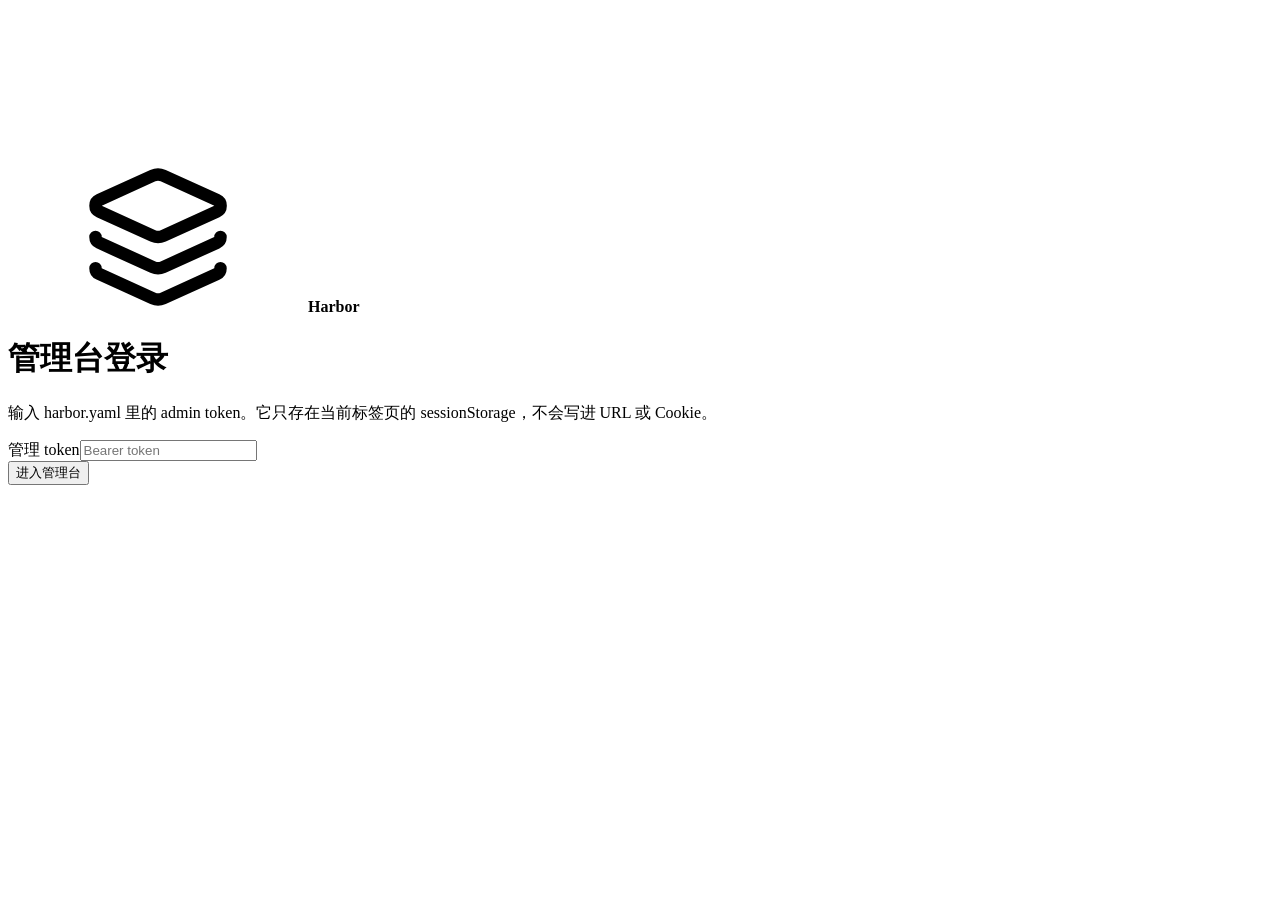
==== internal/server/ui/admin.html @ 2b3b9dcc "Harbor：排队式 OpenAI 兼容 AI 网关 上游忙时让请求留在队列等泊位而不是立刻 429；三档额度、FIFO 排队、failover、SSE 心跳保活、管理台与请求审计。" ====
<!DOCTYPE html>
<html lang="zh-CN">
<head>
<meta charset="utf-8">
<meta name="viewport" content="width=device-width, initial-scale=1">
<title>Harbor · 管理台</title>
<link rel="stylesheet" href="/admin.css">
</head>
<body>
<svg class="sprite" xmlns="http://www.w3.org/2000/svg" aria-hidden="true" focusable="false">
  <!-- Generated from lucide-static@1.43.0; see tools/generate-admin-icons.py. -->
  <!--
ISC License

Copyright (c) 2026 Lucide Icons and Contributors

Permission to use, copy, modify, and/or distribute this software for any
purpose with or without fee is hereby granted, provided that the above
copyright notice and this permission notice appear in all copies.

THE SOFTWARE IS PROVIDED "AS IS" AND THE AUTHOR DISCLAIMS ALL WARRANTIES
WITH REGARD TO THIS SOFTWARE INCLUDING ALL IMPLIED WARRANTIES OF
MERCHANTABILITY AND FITNESS. IN NO EVENT SHALL THE AUTHOR BE LIABLE FOR
ANY SPECIAL, DIRECT, INDIRECT, OR CONSEQUENTIAL DAMAGES OR ANY DAMAGES
WHATSOEVER RESULTING FROM LOSS OF USE, DATA OR PROFITS, WHETHER IN AN
ACTION OF CONTRACT, NEGLIGENCE OR OTHER TORTIOUS ACTION, ARISING OUT OF
OR IN CONNECTION WITH THE USE OR PERFORMANCE OF THIS SOFTWARE.


The following Lucide icons are derived from the Feather project:

airplay, alert-circle, alert-octagon, alert-triangle, aperture, arrow-down-circle, arrow-down-left, arrow-down-right, arrow-down, arrow-left-circle, arrow-left, arrow-right-circle, arrow-right, arrow-up-circle, arrow-up-left, arrow-up-right, arrow-up, at-sign, calendar, cast, check, chevron-down, chevron-left, chevron-right, chevron-up, chevrons-down, chevrons-left, chevrons-right, chevrons-up, circle, clipboard, clock, code, columns, command, compass, corner-down-left, corner-down-right, corner-left-down, corner-left-up, corner-right-down, corner-right-up, corner-up-left, corner-up-right, crosshair, database, divide-circle, divide-square, dollar-sign, download, external-link, feather, frown, hash, headphones, help-circle, info, italic, key, layout, life-buoy, link-2, link, loader, lock, log-in, log-out, maximize, meh, minimize, minimize-2, minus-circle, minus-square, minus, monitor, moon, more-horizontal, more-vertical, move, music, navigation-2, navigation, octagon, pause-circle, percent, plus-circle, plus-square, plus, power, radio, rss, search, server, share, shopping-bag, sidebar, smartphone, smile, square, table-2, tablet, target, terminal, trash-2, trash, triangle, tv, type, upload, x-circle, x-octagon, x-square, x, zoom-in, zoom-out

The MIT License (MIT) (for the icons listed above)

Copyright (c) 2013-present Cole Bemis

Permission is hereby granted, free of charge, to any person obtaining a copy
of this software and associated documentation files (the "Software"), to deal
in the Software without restriction, including without limitation the rights
to use, copy, modify, merge, publish, distribute, sublicense, and/or sell
copies of the Software, and to permit persons to whom the Software is
furnished to do so, subject to the following conditions:

The above copyright notice and this permission notice shall be included in all
copies or substantial portions of the Software.

THE SOFTWARE IS PROVIDED "AS IS", WITHOUT WARRANTY OF ANY KIND, EXPRESS OR
IMPLIED, INCLUDING BUT NOT LIMITED TO THE WARRANTIES OF MERCHANTABILITY,
FITNESS FOR A PARTICULAR PURPOSE AND NONINFRINGEMENT. IN NO EVENT SHALL THE
AUTHORS OR COPYRIGHT HOLDERS BE LIABLE FOR ANY CLAIM, DAMAGES OR OTHER
LIABILITY, WHETHER IN AN ACTION OF CONTRACT, TORT OR OTHERWISE, ARISING FROM,
OUT OF OR IN CONNECTION WITH THE SOFTWARE OR THE USE OR OTHER DEALINGS IN THE
SOFTWARE.
  -->
  <symbol id="i-logo" viewBox="0 0 24 24" fill="none" stroke="currentColor" stroke-width="2" stroke-linecap="round" stroke-linejoin="round"><path d="M12.83 2.18a2 2 0 0 0-1.66 0L2.6 6.08a1 1 0 0 0 0 1.83l8.58 3.91a2 2 0 0 0 1.66 0l8.58-3.9a1 1 0 0 0 0-1.83z" /><path d="M2 12a1 1 0 0 0 .58.91l8.6 3.91a2 2 0 0 0 1.65 0l8.58-3.9A1 1 0 0 0 22 12" /><path d="M2 17a1 1 0 0 0 .58.91l8.6 3.91a2 2 0 0 0 1.65 0l8.58-3.9A1 1 0 0 0 22 17" /></symbol>
  <symbol id="i-gauge" viewBox="0 0 24 24" fill="none" stroke="currentColor" stroke-width="2" stroke-linecap="round" stroke-linejoin="round"><path d="m12 14 4-4" /><path d="M3.34 19a10 10 0 1 1 17.32 0" /></symbol>
  <symbol id="i-queue" viewBox="0 0 24 24" fill="none" stroke="currentColor" stroke-width="2" stroke-linecap="round" stroke-linejoin="round"><path d="M11 5h10" /><path d="M11 12h10" /><path d="M11 19h10" /><path d="M4 4h1v5" /><path d="M4 9h2" /><path d="M6.5 20H3.4c0-1 2.6-1.925 2.6-3.5a1.5 1.5 0 0 0-2.6-1.02" /></symbol>
  <symbol id="i-file" viewBox="0 0 24 24" fill="none" stroke="currentColor" stroke-width="2" stroke-linecap="round" stroke-linejoin="round"><path d="M6 22a2 2 0 0 1-2-2V4a2 2 0 0 1 2-2h8a2.4 2.4 0 0 1 1.704.706l3.588 3.588A2.4 2.4 0 0 1 20 8v12a2 2 0 0 1-2 2z" /><path d="M14 2v5a1 1 0 0 0 1 1h5" /><path d="M10 9H8" /><path d="M16 13H8" /><path d="M16 17H8" /></symbol>
  <symbol id="i-key" viewBox="0 0 24 24" fill="none" stroke="currentColor" stroke-width="2" stroke-linecap="round" stroke-linejoin="round"><path d="M2.586 17.414A2 2 0 0 0 2 18.828V21a1 1 0 0 0 1 1h3a1 1 0 0 0 1-1v-1a1 1 0 0 1 1-1h1a1 1 0 0 0 1-1v-1a1 1 0 0 1 1-1h.172a2 2 0 0 0 1.414-.586l.814-.814a6.5 6.5 0 1 0-4-4z" /><circle cx="16.5" cy="7.5" r=".5" fill="currentColor" /></symbol>
  <symbol id="i-server" viewBox="0 0 24 24" fill="none" stroke="currentColor" stroke-width="2" stroke-linecap="round" stroke-linejoin="round"><rect width="20" height="8" x="2" y="2" rx="2" ry="2" /><rect width="20" height="8" x="2" y="14" rx="2" ry="2" /><line x1="6" x2="6.01" y1="6" y2="6" /><line x1="6" x2="6.01" y1="18" y2="18" /></symbol>
  <symbol id="i-plus" viewBox="0 0 24 24" fill="none" stroke="currentColor" stroke-width="2" stroke-linecap="round" stroke-linejoin="round"><path d="M5 12h14" /><path d="M12 5v14" /></symbol>
  <symbol id="i-pencil" viewBox="0 0 24 24" fill="none" stroke="currentColor" stroke-width="2" stroke-linecap="round" stroke-linejoin="round"><path d="M21.174 6.812a1 1 0 0 0-3.986-3.987L3.842 16.174a2 2 0 0 0-.5.83l-1.321 4.352a.5.5 0 0 0 .623.622l4.353-1.32a2 2 0 0 0 .83-.497z" /><path d="m15 5 4 4" /></symbol>
  <symbol id="i-trash" viewBox="0 0 24 24" fill="none" stroke="currentColor" stroke-width="2" stroke-linecap="round" stroke-linejoin="round"><path d="M10 11v6" /><path d="M14 11v6" /><path d="M19 6v14a2 2 0 0 1-2 2H7a2 2 0 0 1-2-2V6" /><path d="M3 6h18" /><path d="M8 6V4a2 2 0 0 1 2-2h4a2 2 0 0 1 2 2v2" /></symbol>
  <symbol id="i-ban" viewBox="0 0 24 24" fill="none" stroke="currentColor" stroke-width="2" stroke-linecap="round" stroke-linejoin="round"><circle cx="12" cy="12" r="10" /><path d="M4.929 4.929 19.07 19.071" /></symbol>
  <symbol id="i-check" viewBox="0 0 24 24" fill="none" stroke="currentColor" stroke-width="2" stroke-linecap="round" stroke-linejoin="round"><path d="M20 6 9 17l-5-5" /></symbol>
  <symbol id="i-x" viewBox="0 0 24 24" fill="none" stroke="currentColor" stroke-width="2" stroke-linecap="round" stroke-linejoin="round"><path d="M18 6 6 18" /><path d="m6 6 12 12" /></symbol>
  <symbol id="i-home" viewBox="0 0 24 24" fill="none" stroke="currentColor" stroke-width="2" stroke-linecap="round" stroke-linejoin="round"><path d="M15 21v-8a1 1 0 0 0-1-1h-4a1 1 0 0 0-1 1v8" /><path d="M3 10a2 2 0 0 1 .709-1.528l7-6a2 2 0 0 1 2.582 0l7 6A2 2 0 0 1 21 10v9a2 2 0 0 1-2 2H5a2 2 0 0 1-2-2z" /></symbol>
  <symbol id="i-out" viewBox="0 0 24 24" fill="none" stroke="currentColor" stroke-width="2" stroke-linecap="round" stroke-linejoin="round"><path d="m16 17 5-5-5-5" /><path d="M21 12H9" /><path d="M9 21H5a2 2 0 0 1-2-2V5a2 2 0 0 1 2-2h4" /></symbol>
  <symbol id="i-refresh" viewBox="0 0 24 24" fill="none" stroke="currentColor" stroke-width="2" stroke-linecap="round" stroke-linejoin="round"><path d="M3 12a9 9 0 0 1 9-9 9.75 9.75 0 0 1 6.74 2.74L21 8" /><path d="M21 3v5h-5" /><path d="M21 12a9 9 0 0 1-9 9 9.75 9.75 0 0 1-6.74-2.74L3 16" /><path d="M8 16H3v5" /></symbol>
  <symbol id="i-zap" viewBox="0 0 24 24" fill="none" stroke="currentColor" stroke-width="2" stroke-linecap="round" stroke-linejoin="round"><path d="M15.914 4a1.5 1.5 0 00-2.474-1.561l-9 9A1.5 1.5 0 005.5 14h4.002a.5.5 0 01.471.666L8.086 20a1.5 1.5 0 002.475 1.56l9-9A1.5 1.5 0 0018.5 10h-3.997a.5.5 0 01-.472-.667z" /></symbol>
  <symbol id="i-search" viewBox="0 0 24 24" fill="none" stroke="currentColor" stroke-width="2" stroke-linecap="round" stroke-linejoin="round"><path d="m21 21-4.34-4.34" /><circle cx="11" cy="11" r="8" /></symbol>
  <symbol id="i-branch" viewBox="0 0 24 24" fill="none" stroke="currentColor" stroke-width="2" stroke-linecap="round" stroke-linejoin="round"><path d="M15 6a9 9 0 0 0-9 9V3" /><circle cx="18" cy="6" r="3" /><circle cx="6" cy="18" r="3" /></symbol>
  <symbol id="i-menu" viewBox="0 0 24 24" fill="none" stroke="currentColor" stroke-width="2" stroke-linecap="round" stroke-linejoin="round"><path d="M4 5h16" /><path d="M4 12h16" /><path d="M4 19h16" /></symbol>
  <symbol id="i-arrow-left" viewBox="0 0 24 24" fill="none" stroke="currentColor" stroke-width="2" stroke-linecap="round" stroke-linejoin="round"><path d="m12 19-7-7 7-7" /><path d="M19 12H5" /></symbol>
  <symbol id="i-arrow-right" viewBox="0 0 24 24" fill="none" stroke="currentColor" stroke-width="2" stroke-linecap="round" stroke-linejoin="round"><path d="M5 12h14" /><path d="m12 5 7 7-7 7" /></symbol>
  <symbol id="i-arrow-up-right" viewBox="0 0 24 24" fill="none" stroke="currentColor" stroke-width="2" stroke-linecap="round" stroke-linejoin="round"><path d="M7 7h10v10" /><path d="M7 17 17 7" /></symbol>
  <symbol id="i-activity" viewBox="0 0 24 24" fill="none" stroke="currentColor" stroke-width="2" stroke-linecap="round" stroke-linejoin="round"><path d="M22 12h-2.48a2 2 0 0 0-1.93 1.46l-2.35 8.36a.25.25 0 0 1-.48 0L9.24 2.18a.25.25 0 0 0-.48 0l-2.35 8.36A2 2 0 0 1 4.49 12H2" /></symbol>
  <symbol id="i-circle-check" viewBox="0 0 24 24" fill="none" stroke="currentColor" stroke-width="2" stroke-linecap="round" stroke-linejoin="round"><circle cx="12" cy="12" r="10" /><path d="m16 9-5.5 5.5L8 12" /></symbol>
  <symbol id="i-alert-triangle" viewBox="0 0 24 24" fill="none" stroke="currentColor" stroke-width="2" stroke-linecap="round" stroke-linejoin="round"><path d="m21.73 18-8-14a2 2 0 0 0-3.48 0l-8 14A2 2 0 0 0 4 21h16a2 2 0 0 0 1.73-3" /><path d="M12 9v4" /><path d="M12 17h.01" /></symbol>
  <symbol id="i-layers-3" viewBox="0 0 24 24" fill="none" stroke="currentColor" stroke-width="2" stroke-linecap="round" stroke-linejoin="round"><path d="M12.83 2.18a2 2 0 0 0-1.66 0L2.6 6.08a1 1 0 0 0 0 1.83l8.58 3.91a2 2 0 0 0 1.66 0l8.58-3.9a1 1 0 0 0 0-1.83z" /><path d="M2 12a1 1 0 0 0 .58.91l8.6 3.91a2 2 0 0 0 1.65 0l8.58-3.9A1 1 0 0 0 22 12" /><path d="M2 17a1 1 0 0 0 .58.91l8.6 3.91a2 2 0 0 0 1.65 0l8.58-3.9A1 1 0 0 0 22 17" /></symbol>
  <symbol id="i-timer" viewBox="0 0 24 24" fill="none" stroke="currentColor" stroke-width="2" stroke-linecap="round" stroke-linejoin="round"><line x1="10" x2="14" y1="2" y2="2" /><line x1="12" x2="15" y1="14" y2="11" /><circle cx="12" cy="14" r="8" /></symbol>
  <symbol id="i-check-circle-2" viewBox="0 0 24 24" fill="none" stroke="currentColor" stroke-width="2" stroke-linecap="round" stroke-linejoin="round"><path d="M21.801 10A10 10 0 1 1 17 3.335" /><path d="m9 11 3 3L22 4" /></symbol>
  <symbol id="i-alert-circle" viewBox="0 0 24 24" fill="none" stroke="currentColor" stroke-width="2" stroke-linecap="round" stroke-linejoin="round"><circle cx="12" cy="12" r="10" /><line x1="12" x2="12" y1="8" y2="12" /><line x1="12" x2="12.01" y1="16" y2="16" /></symbol>
  <symbol id="i-arrow-down-to-line" viewBox="0 0 24 24" fill="none" stroke="currentColor" stroke-width="2" stroke-linecap="round" stroke-linejoin="round"><path d="M12 17V3" /><path d="m6 11 6 6 6-6" /><path d="M19 21H5" /></symbol>
  <symbol id="i-arrow-up-from-line" viewBox="0 0 24 24" fill="none" stroke="currentColor" stroke-width="2" stroke-linecap="round" stroke-linejoin="round"><path d="m18 9-6-6-6 6" /><path d="M12 3v14" /><path d="M5 21h14" /></symbol>
  <symbol id="i-database" viewBox="0 0 24 24" fill="none" stroke="currentColor" stroke-width="2" stroke-linecap="round" stroke-linejoin="round"><ellipse cx="12" cy="5" rx="9" ry="3" /><path d="M3 5V19A9 3 0 0 0 21 19V5" /><path d="M3 12A9 3 0 0 0 21 12" /></symbol>
  <symbol id="i-shield-check" viewBox="0 0 24 24" fill="none" stroke="currentColor" stroke-width="2" stroke-linecap="round" stroke-linejoin="round"><path d="M20 13c0 5-3.5 7.5-7.66 8.95a1 1 0 0 1-.67-.01C7.5 20.5 4 18 4 13V6a1 1 0 0 1 1-1c2 0 4.5-1.2 6.24-2.72a1.17 1.17 0 0 1 1.52 0C14.51 3.81 17 5 19 5a1 1 0 0 1 1 1z" /><path d="m9 12 2 2 4-4" /></symbol>
  <symbol id="i-refresh-cw" viewBox="0 0 24 24" fill="none" stroke="currentColor" stroke-width="2" stroke-linecap="round" stroke-linejoin="round"><path d="M3 12a9 9 0 0 1 9-9 9.75 9.75 0 0 1 6.74 2.74L21 8" /><path d="M21 3v5h-5" /><path d="M21 12a9 9 0 0 1-9 9 9.75 9.75 0 0 1-6.74-2.74L3 16" /><path d="M8 16H3v5" /></symbol>
  <symbol id="i-list-ordered" viewBox="0 0 24 24" fill="none" stroke="currentColor" stroke-width="2" stroke-linecap="round" stroke-linejoin="round"><path d="M11 5h10" /><path d="M11 12h10" /><path d="M11 19h10" /><path d="M4 4h1v5" /><path d="M4 9h2" /><path d="M6.5 20H3.4c0-1 2.6-1.925 2.6-3.5a1.5 1.5 0 0 0-2.6-1.02" /></symbol>
  <symbol id="i-cpu" viewBox="0 0 24 24" fill="none" stroke="currentColor" stroke-width="2" stroke-linecap="round" stroke-linejoin="round"><path d="M12 20v2" /><path d="M12 2v2" /><path d="M17 20v2" /><path d="M17 2v2" /><path d="M2 12h2" /><path d="M2 17h2" /><path d="M2 7h2" /><path d="M20 12h2" /><path d="M20 17h2" /><path d="M20 7h2" /><path d="M7 20v2" /><path d="M7 2v2" /><rect x="4" y="4" width="16" height="16" rx="2" /><rect x="8" y="8" width="8" height="8" rx="1" /></symbol>
  <symbol id="i-inbox" viewBox="0 0 24 24" fill="none" stroke="currentColor" stroke-width="2" stroke-linecap="round" stroke-linejoin="round"><polyline points="22 12 16 12 14 15 10 15 8 12 2 12" /><path d="M5.45 5.11 2 12v6a2 2 0 0 0 2 2h16a2 2 0 0 0 2-2v-6l-3.45-6.89A2 2 0 0 0 16.76 4H7.24a2 2 0 0 0-1.79 1.11z" /></symbol>
  <symbol id="i-key-round" viewBox="0 0 24 24" fill="none" stroke="currentColor" stroke-width="2" stroke-linecap="round" stroke-linejoin="round"><path d="M2.586 17.414A2 2 0 0 0 2 18.828V21a1 1 0 0 0 1 1h3a1 1 0 0 0 1-1v-1a1 1 0 0 1 1-1h1a1 1 0 0 0 1-1v-1a1 1 0 0 1 1-1h.172a2 2 0 0 0 1.414-.586l.814-.814a6.5 6.5 0 1 0-4-4z" /><circle cx="16.5" cy="7.5" r=".5" fill="currentColor" /></symbol>
  <symbol id="i-key-square" viewBox="0 0 24 24" fill="none" stroke="currentColor" stroke-width="2" stroke-linecap="round" stroke-linejoin="round"><path d="M12.4 2.7a2.5 2.5 0 0 1 3.4 0l5.5 5.5a2.5 2.5 0 0 1 0 3.4l-3.7 3.7a2.5 2.5 0 0 1-3.4 0L8.7 9.8a2.5 2.5 0 0 1 0-3.4z" /><path d="m14 7 3 3" /><path d="m9.4 10.6-6.814 6.814A2 2 0 0 0 2 18.828V21a1 1 0 0 0 1 1h3a1 1 0 0 0 1-1v-1a1 1 0 0 1 1-1h1a1 1 0 0 0 1-1v-1a1 1 0 0 1 1-1h.172a2 2 0 0 0 1.414-.586l.814-.814" /></symbol>
  <symbol id="i-lock-keyhole" viewBox="0 0 24 24" fill="none" stroke="currentColor" stroke-width="2" stroke-linecap="round" stroke-linejoin="round"><circle cx="12" cy="16" r="1" /><rect x="3" y="10" width="18" height="12" rx="2" /><path d="M7 10V7a5 5 0 0 1 10 0v3" /></symbol>
  <symbol id="i-fingerprint" viewBox="0 0 24 24" fill="none" stroke="currentColor" stroke-width="2" stroke-linecap="round" stroke-linejoin="round"><path d="M12 10a2 2 0 0 0-2 2c0 1.02-.1 2.51-.26 4" /><path d="M14 13.12c0 2.38 0 6.38-1 8.88" /><path d="M17.29 21.02c.12-.6.43-2.3.5-3.02" /><path d="M2 12a10 10 0 0 1 18-6" /><path d="M2 16h.01" /><path d="M21.8 16c.2-2 .131-5.354 0-6" /><path d="M5 19.5C5.5 18 6 15 6 12a6 6 0 0 1 .34-2" /><path d="M8.65 22c.21-.66.45-1.32.57-2" /><path d="M9 6.8a6 6 0 0 1 9 5.2v2" /></symbol>
  <symbol id="i-trash-2" viewBox="0 0 24 24" fill="none" stroke="currentColor" stroke-width="2" stroke-linecap="round" stroke-linejoin="round"><path d="M10 11v6" /><path d="M14 11v6" /><path d="M19 6v14a2 2 0 0 1-2 2H7a2 2 0 0 1-2-2V6" /><path d="M3 6h18" /><path d="M8 6V4a2 2 0 0 1 2-2h4a2 2 0 0 1 2 2v2" /></symbol>
  <symbol id="i-copy" viewBox="0 0 24 24" fill="none" stroke="currentColor" stroke-width="2" stroke-linecap="round" stroke-linejoin="round"><rect width="14" height="14" x="8" y="8" rx="2" ry="2" /><path d="M4 16c-1.1 0-2-.9-2-2V4c0-1.1.9-2 2-2h10c1.1 0 2 .9 2 2" /></symbol>
  <symbol id="i-network" viewBox="0 0 24 24" fill="none" stroke="currentColor" stroke-width="2" stroke-linecap="round" stroke-linejoin="round"><rect x="16" y="16" width="6" height="6" rx="1" /><rect x="2" y="16" width="6" height="6" rx="1" /><rect x="9" y="2" width="6" height="6" rx="1" /><path d="M5 16v-3a1 1 0 0 1 1-1h12a1 1 0 0 1 1 1v3" /><path d="M12 12V8" /></symbol>
  <symbol id="i-route" viewBox="0 0 24 24" fill="none" stroke="currentColor" stroke-width="2" stroke-linecap="round" stroke-linejoin="round"><circle cx="6" cy="19" r="3" /><path d="M9 19h8.5a3.5 3.5 0 0 0 0-7h-11a3.5 3.5 0 0 1 0-7H15" /><circle cx="18" cy="5" r="3" /></symbol>
  <symbol id="i-chevron-down" viewBox="0 0 24 24" fill="none" stroke="currentColor" stroke-width="2" stroke-linecap="round" stroke-linejoin="round"><path d="m6 9 6 6 6-6" /></symbol>
  <symbol id="i-sliders-horizontal" viewBox="0 0 24 24" fill="none" stroke="currentColor" stroke-width="2" stroke-linecap="round" stroke-linejoin="round"><path d="M10 5H3" /><path d="M12 19H3" /><path d="M14 3v4" /><path d="M16 17v4" /><path d="M21 12h-9" /><path d="M21 19h-5" /><path d="M21 5h-7" /><path d="M8 10v4" /><path d="M8 12H3" /></symbol>
  <symbol id="i-arrow-up" viewBox="0 0 24 24" fill="none" stroke="currentColor" stroke-width="2" stroke-linecap="round" stroke-linejoin="round"><path d="m5 12 7-7 7 7" /><path d="M12 19V5" /></symbol>
  <symbol id="i-arrow-down" viewBox="0 0 24 24" fill="none" stroke="currentColor" stroke-width="2" stroke-linecap="round" stroke-linejoin="round"><path d="M12 5v14" /><path d="m19 12-7 7-7-7" /></symbol>
  <symbol id="i-circle-help" viewBox="0 0 24 24" fill="none" stroke="currentColor" stroke-width="2" stroke-linecap="round" stroke-linejoin="round"><circle cx="12" cy="12" r="10" /><path d="M9.09 9a3 3 0 0 1 5.83 1c0 2-3 3-3 3" /><path d="M12 17h.01" /></symbol>
  <symbol id="i-loader-circle" viewBox="0 0 24 24" fill="none" stroke="currentColor" stroke-width="2" stroke-linecap="round" stroke-linejoin="round"><path d="M21 12a9 9 0 1 1-6.219-8.56" /></symbol>
</svg>
<div id="login" class="login">
  <div class="login-card">
    <div class="login-brand"><svg class="ico" aria-hidden="true"><use href="#i-logo"></use></svg><strong>Harbor</strong></div>
    <h1>管理台登录</h1>
    <p>输入 harbor.yaml 里的 admin token。它只存在当前标签页的 sessionStorage，不会写进 URL 或 Cookie。</p>
    <form id="login-form" novalidate>
      <label class="field"><span>管理 token</span><input id="login-token" class="ctl" type="password" autocomplete="current-password" placeholder="Bearer token" required></label>
      <div class="login-err" id="login-err"></div>
      <button class="btn btn-block" id="login-btn" type="submit">进入管理台</button>
    </form>
  </div>
</div>

<div id="app" class="app" hidden>
  <aside class="rail" id="rail">
    <div class="rail-brand"><svg class="ico" aria-hidden="true"><use href="#i-logo"></use></svg><strong>Harbor</strong><i aria-hidden="true"></i></div>
    <div class="rail-label">Workspace</div>
    <nav class="rail-nav" id="nav" aria-label="页面">
      <button type="button" data-tab="overview"><svg class="ico" aria-hidden="true"><use href="#i-gauge"></use></svg>概览</button>
      <button type="button" data-tab="queue"><svg class="ico" aria-hidden="true"><use href="#i-queue"></use></svg>队列</button>
      <button type="button" data-tab="requests"><svg class="ico" aria-hidden="true"><use href="#i-file"></use></svg>请求</button>
      <button type="button" data-tab="keys"><svg class="ico" aria-hidden="true"><use href="#i-key"></use></svg>密钥</button>
      <button type="button" data-tab="providers"><svg class="ico" aria-hidden="true"><use href="#i-server"></use></svg>上游</button>
      <button type="button" data-tab="models"><svg class="ico" aria-hidden="true"><use href="#i-layers-3"></use></svg>模型</button>
      <button type="button" data-tab="settings"><svg class="ico" aria-hidden="true"><use href="#i-sliders-horizontal"></use></svg>设置</button>
    </nav>
    <div class="rail-foot">
      <a href="/"><svg class="ico" aria-hidden="true"><use href="#i-home"></use></svg>首页</a>
      <button type="button" id="logout"><svg class="ico" aria-hidden="true"><use href="#i-out"></use></svg>退出</button>
    </div>
  </aside>

  <div class="shell">
    <header class="topbar">
      <button class="icon-btn menu-btn" type="button" id="menu" aria-label="打开导航" aria-expanded="false"><svg class="ico" aria-hidden="true"><use href="#i-menu"></use></svg></button>
      <h1 id="page-title">概览</h1>
      <div class="spacer" aria-hidden="true"></div>
      <span class="dot" aria-hidden="true"></span>
      <span class="clock" id="clock"></span>
    </header>
    <main class="main" id="main">
      <section class="page" id="tab-overview"></section>
      <section class="page" id="tab-queue" hidden></section>
      <section class="page" id="tab-requests" hidden></section>
      <section class="page" id="tab-keys" hidden></section>
      <section class="page" id="tab-providers" hidden></section>
      <section class="page" id="tab-models" hidden></section>
      <section class="page" id="tab-settings" hidden></section>
    </main>
  </div>
</div>

<div class="modal-wrap" id="modal" hidden>
  <div class="modal" role="dialog" aria-modal="true" aria-labelledby="modal-title" tabindex="-1">
    <div class="modal-head">
      <h3 id="modal-title"></h3>
      <button class="icon-btn" type="button" id="modal-close" aria-label="关闭"><svg class="ico" aria-hidden="true"><use href="#i-x"></use></svg></button>
    </div>
    <div class="modal-body" id="modal-body"></div>
    <div class="modal-foot" id="modal-foot" hidden></div>
  </div>
</div>

<div class="toast" id="toast" role="status" aria-live="polite" hidden></div>

<script src="/admin.js"></script>
</body>
</html>
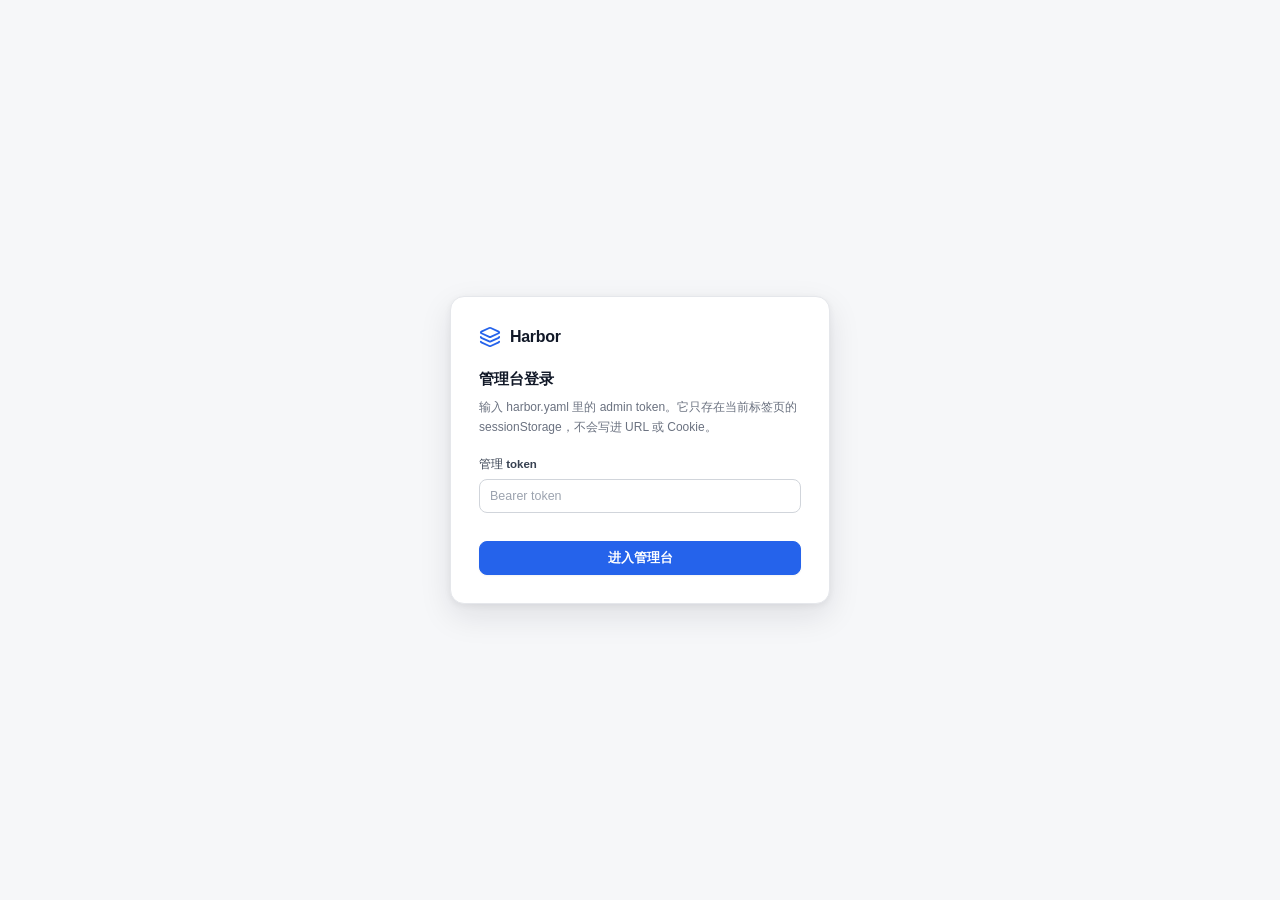
==== commit 60268fab: "feat: 自定义管理入口、上游排序、代理、日志与请求头 - 管理台入口改为 admin.path 可热改，默认 /harbor-console，旧 /admin 立即 404 - 落地页移除管理入口" ====
--- a/internal/server/ui/admin.html
+++ b/internal/server/ui/admin.html
@@ -4,7 +4,7 @@
 <meta charset="utf-8">
 <meta name="viewport" content="width=device-width, initial-scale=1">
 <title>Harbor · 管理台</title>
-<link rel="stylesheet" href="/admin.css">
+<link rel="stylesheet" href="admin.css">
 </head>
 <body>
 <svg class="sprite" xmlns="http://www.w3.org/2000/svg" aria-hidden="true" focusable="false">
@@ -129,10 +129,13 @@
       <button type="button" data-tab="keys"><svg class="ico" aria-hidden="true"><use href="#i-key"></use></svg>密钥</button>
       <button type="button" data-tab="providers"><svg class="ico" aria-hidden="true"><use href="#i-server"></use></svg>上游</button>
       <button type="button" data-tab="models"><svg class="ico" aria-hidden="true"><use href="#i-layers-3"></use></svg>模型</button>
+      <button type="button" data-tab="proxy"><svg class="ico" aria-hidden="true"><use href="#i-arrow-down"></use></svg>网络</button>
+      <button type="button" data-tab="logs"><svg class="ico" aria-hidden="true"><use href="#i-file"></use></svg>日志</button>
       <button type="button" data-tab="settings"><svg class="ico" aria-hidden="true"><use href="#i-sliders-horizontal"></use></svg>设置</button>
     </nav>
     <div class="rail-foot">
       <a href="/"><svg class="ico" aria-hidden="true"><use href="#i-home"></use></svg>首页</a>
+      <a href="https://github.com/xb0or/harbor" target="_blank" rel="noopener"><svg class="ico" aria-hidden="true"><use href="#i-arrow-up-right"></use></svg>GitHub</a>
       <button type="button" id="logout"><svg class="ico" aria-hidden="true"><use href="#i-out"></use></svg>退出</button>
     </div>
   </aside>
@@ -152,6 +155,8 @@
       <section class="page" id="tab-keys" hidden></section>
       <section class="page" id="tab-providers" hidden></section>
       <section class="page" id="tab-models" hidden></section>
+      <section class="page" id="tab-proxy" hidden></section>
+      <section class="page" id="tab-logs" hidden></section>
       <section class="page" id="tab-settings" hidden></section>
     </main>
   </div>
@@ -170,6 +175,6 @@
 
 <div class="toast" id="toast" role="status" aria-live="polite" hidden></div>
 
-<script src="/admin.js"></script>
+<script src="admin.js"></script>
 </body>
 </html>
--- a/internal/server/ui/admin.css
+++ b/internal/server/ui/admin.css
@@ -0,0 +1,574 @@
+/* =========================================================================
+   Harbor 管理台样式（2026-11 重写）
+   一套令牌、一套组件；不继承旧文件，不使用行内样式（CSP: style-src 'self'）。
+   ========================================================================= */
+
+/* ---------- 1. 令牌 ---------- */
+:root {
+  --bg: #f6f7f9;
+  --surface: #ffffff;
+  --surface-2: #fafbfc;
+  --line: #e5e7eb;
+  --line-strong: #d1d5db;
+  --ink: #111827;
+  --ink-2: #374151;
+  --mut: #4b5563;
+  --dim: #6b7280;
+  --faint: #9ca3af;
+  --accent: #2563eb;
+  --accent-ink: #1d4ed8;
+  --accent-soft: #eff4ff;
+  --accent-line: #c7d9fe;
+  --ok: #047857;
+  --ok-soft: #ecfdf3;
+  --ok-line: #abefc6;
+  --warn: #b45309;
+  --warn-soft: #fffaeb;
+  --warn-line: #fedf89;
+  --err: #b42318;
+  --err-soft: #fef3f2;
+  --err-line: #fecdca;
+  --info: #175cd3;
+  --info-soft: #eff8ff;
+  --info-line: #b2ddff;
+  --r-sm: 6px;
+  --r-md: 8px;
+  --r-lg: 12px;
+  --shadow-1: 0 1px 2px rgba(16, 24, 40, .05);
+  --shadow-2: 0 12px 32px rgba(16, 24, 40, .10), 0 2px 6px rgba(16, 24, 40, .06);
+  --mono: ui-monospace, SFMono-Regular, Menlo, Consolas, monospace;
+  --sans: -apple-system, BlinkMacSystemFont, "Segoe UI", "PingFang SC", "Microsoft YaHei", sans-serif;
+  --rail-w: 232px;
+  --ease: cubic-bezier(.2, .7, .3, 1);
+}
+
+*, *::before, *::after { box-sizing: border-box; }
+html, body { height: 100%; }
+body {
+  margin: 0; background: var(--bg); color: var(--ink);
+  font: 13px/1.55 var(--sans); -webkit-font-smoothing: antialiased;
+}
+h1, h2, h3, h4, p, dl, dd, dt, ol, ul { margin: 0; padding: 0; }
+button { font: inherit; color: inherit; }
+a { color: var(--accent); text-decoration: none; }
+a:hover { text-decoration: underline; }
+::selection { background: #dbe8ff; }
+[hidden] { display: none !important; }
+.mono { font-family: var(--mono); font-variant-numeric: tabular-nums; }
+.muted { color: var(--dim); }
+.sr-only { position: absolute; width: 1px; height: 1px; padding: 0; margin: -1px; overflow: hidden; clip: rect(0 0 0 0); white-space: nowrap; border: 0; }
+
+.ico { width: 16px; height: 16px; flex: 0 0 auto; fill: none; stroke: currentColor; stroke-width: 2; stroke-linecap: round; stroke-linejoin: round; }
+.sprite { display: none; }
+
+/* ---------- 2. 布局 ---------- */
+.app { display: flex; min-height: 100%; }
+
+.rail {
+  position: fixed; inset: 0 auto 0 0; z-index: 20;
+  display: flex; flex-direction: column; width: var(--rail-w);
+  padding: 14px 12px; background: var(--surface); border-right: 1px solid var(--line);
+}
+.rail-brand { display: flex; align-items: center; gap: 9px; padding: 6px 8px 14px; }
+.rail-brand .ico { width: 20px; height: 20px; color: var(--accent); }
+.rail-brand strong { font-size: 15px; font-weight: 650; letter-spacing: -.02em; }
+.rail-brand i { width: 6px; height: 6px; margin-left: auto; border-radius: 50%; background: #22c55e; box-shadow: 0 0 0 3px #dcfce7; }
+.rail-label { padding: 8px; color: var(--faint); font-size: 10px; letter-spacing: .09em; text-transform: uppercase; }
+
+.rail-nav { display: flex; flex-direction: column; gap: 2px; }
+.rail-nav button {
+  position: relative; display: flex; align-items: center; gap: 9px;
+  width: 100%; height: 34px; padding: 0 10px; border: 0; border-radius: var(--r-md);
+  background: transparent; color: var(--mut); font-size: 12.5px; text-align: left; cursor: pointer;
+  transition: background .15s var(--ease), color .15s var(--ease);
+}
+.rail-nav button:hover { background: var(--surface-2); color: var(--ink); }
+.rail-nav button.active { background: var(--accent-soft); color: var(--accent-ink); font-weight: 600; }
+.rail-nav button.active::before {
+  content: ""; position: absolute; left: -12px; top: 7px; bottom: 7px; width: 3px;
+  border-radius: 0 3px 3px 0; background: var(--accent);
+}
+.rail-foot { display: flex; flex-direction: column; gap: 2px; margin-top: auto; padding-top: 10px; border-top: 1px solid var(--line); }
+.rail-foot a, .rail-foot button {
+  display: flex; align-items: center; gap: 9px; height: 32px; padding: 0 10px;
+  border: 0; border-radius: var(--r-md); background: transparent; color: var(--mut);
+  font-size: 12.5px; cursor: pointer; text-decoration: none;
+}
+.rail-foot a:hover, .rail-foot button:hover { background: var(--surface-2); color: var(--ink); text-decoration: none; }
+
+.shell { flex: 1; min-width: 0; margin-left: var(--rail-w); display: flex; flex-direction: column; }
+.topbar {
+  position: sticky; top: 0; z-index: 10; display: flex; align-items: center; gap: 12px;
+  height: 54px; padding: 0 26px; background: rgba(255, 255, 255, .92);
+  border-bottom: 1px solid var(--line); backdrop-filter: blur(8px);
+}
+.topbar h1 { font-size: 14px; font-weight: 600; letter-spacing: -.01em; }
+.topbar .spacer { flex: 1; }
+.topbar .dot { width: 6px; height: 6px; border-radius: 50%; background: #22c55e; }
+.topbar .clock { color: var(--dim); font: 11px/1 var(--mono); }
+.topbar .menu-btn { display: none; }
+
+.main { width: 100%; max-width: none; padding: 20px 24px 56px; margin: 0; }
+.page { animation: page-in .22s var(--ease) both; }
+@keyframes page-in { from { opacity: 0; transform: translateY(4px); } to { opacity: 1; transform: none; } }
+
+.page-head { display: flex; align-items: flex-end; justify-content: space-between; gap: 20px; margin-bottom: 16px; }
+.page-head .kicker { display: block; margin-bottom: 6px; color: var(--faint); font: 10px/1 var(--mono); letter-spacing: .1em; text-transform: uppercase; }
+.page-head h2 { font-size: 21px; font-weight: 680; letter-spacing: -.03em; }
+.page-head p { margin-top: 5px; max-width: 620px; color: var(--dim); font-size: 12.5px; }
+.page-actions { display: flex; align-items: center; gap: 8px; flex-shrink: 0; }
+
+/* ---------- 3. 按钮 / 输入 ---------- */
+.btn {
+  display: inline-flex; align-items: center; justify-content: center; gap: 6px;
+  height: 34px; padding: 0 12px; border: 1px solid var(--accent); border-radius: var(--r-md);
+  background: var(--accent); color: #fff; font-size: 12.5px; font-weight: 600;
+  white-space: nowrap; cursor: pointer; box-shadow: var(--shadow-1);
+  transition: background .15s var(--ease), border-color .15s, transform .1s;
+}
+.btn:hover:not(:disabled) { background: var(--accent-ink); border-color: var(--accent-ink); }
+.btn:active:not(:disabled) { transform: translateY(1px); }
+.btn:disabled { opacity: .5; cursor: not-allowed; }
+.btn .ico { width: 15px; height: 15px; }
+.btn.ghost { background: var(--surface); border-color: var(--line-strong); color: var(--ink); box-shadow: var(--shadow-1); }
+.btn.ghost:hover:not(:disabled) { background: var(--surface-2); border-color: var(--faint); }
+.btn.danger { background: var(--surface); border-color: var(--err-line); color: var(--err); box-shadow: none; }
+.btn.danger:hover:not(:disabled) { background: var(--err-soft); border-color: #f97066; }
+.btn.sm { height: 28px; padding: 0 10px; font-size: 11.5px; }
+.btn.sm .ico { width: 13px; height: 13px; }
+
+.icon-btn {
+  display: inline-flex; align-items: center; justify-content: center;
+  width: 30px; height: 30px; border: 1px solid transparent; border-radius: var(--r-md);
+  background: transparent; color: var(--dim); cursor: pointer;
+  transition: background .15s var(--ease), color .15s;
+}
+.icon-btn:hover:not(:disabled) { background: var(--surface-2); color: var(--ink); }
+.icon-btn.danger:hover:not(:disabled) { background: var(--err-soft); color: var(--err); }
+.icon-btn:disabled { opacity: .4; cursor: not-allowed; }
+
+.ctl {
+  width: 100%; height: 34px; padding: 0 10px;
+  border: 1px solid var(--line-strong); border-radius: var(--r-md);
+  background: var(--surface); color: var(--ink); font: 12.5px/1.5 var(--sans);
+  transition: border-color .15s, box-shadow .15s;
+}
+select.ctl { padding-right: 6px; cursor: pointer; }
+.ctl::placeholder { color: var(--faint); }
+.ctl:hover:not(:disabled) { border-color: var(--faint); }
+.ctl:focus { outline: none; border-color: var(--accent); box-shadow: 0 0 0 3px rgba(37, 99, 235, .14); }
+.ctl:disabled { background: var(--surface-2); color: var(--dim); cursor: not-allowed; }
+textarea.ctl { height: auto; min-height: 72px; padding: 8px 10px; resize: vertical; }
+
+.field { display: flex; flex-direction: column; gap: 6px; min-width: 0; }
+.field > span { color: var(--ink-2); font-size: 11.5px; font-weight: 550; }
+.field .hint { color: var(--dim); font-size: 11px; line-height: 1.6; }
+.hint { color: var(--dim); font-size: 11px; line-height: 1.6; }
+
+.search { position: relative; flex: 1 1 200px; }
+.search .ico { position: absolute; left: 10px; top: 50%; width: 14px; height: 14px; transform: translateY(-50%); color: var(--faint); pointer-events: none; }
+.search .ctl { padding-left: 30px; }
+
+.check { display: inline-flex; align-items: center; gap: 8px; color: var(--ink-2); font-size: 12px; cursor: pointer; }
+.check input {
+  appearance: none; width: 16px; height: 16px; margin: 0; flex: 0 0 auto;
+  border: 1.5px solid var(--line-strong); border-radius: 4px; background: #fff;
+  cursor: pointer; transition: background .12s, border-color .12s;
+}
+.check input:checked { background: var(--accent); border-color: var(--accent); }
+.check input:checked::after {
+  content: ""; display: block; width: 4px; height: 8px; margin: 1px auto 0;
+  border: solid #fff; border-width: 0 2px 2px 0; transform: rotate(45deg);
+}
+.check input:focus-visible { outline: 2px solid var(--accent); outline-offset: 2px; }
+.check input:disabled { background: var(--surface-2); border-color: var(--line); cursor: not-allowed; }
+
+.switch { display: inline-flex; align-items: center; gap: 8px; cursor: pointer; color: var(--mut); font-size: 12px; }
+.switch input { position: absolute; width: 1px; height: 1px; opacity: 0; }
+.switch .track { position: relative; width: 36px; height: 20px; border-radius: 999px; background: #d1d5db; transition: background .18s var(--ease); }
+.switch .track::after {
+  content: ""; position: absolute; top: 2px; left: 2px; width: 16px; height: 16px;
+  border-radius: 50%; background: #fff; box-shadow: 0 1px 2px rgba(16, 24, 40, .25);
+  transition: transform .18s var(--ease);
+}
+.switch input:checked + .track { background: var(--accent); }
+.switch input:checked + .track::after { transform: translateX(16px); }
+.switch input:focus-visible + .track { outline: 2px solid var(--accent); outline-offset: 2px; }
+
+.seg { display: inline-flex; padding: 2px; border: 1px solid var(--line); border-radius: var(--r-md); background: var(--surface-2); }
+.seg button {
+  height: 26px; padding: 0 9px; border: 0; border-radius: 6px; background: transparent;
+  color: var(--dim); font-size: 11.5px; cursor: pointer; white-space: nowrap;
+}
+.seg button:hover { color: var(--ink); }
+.seg button[aria-pressed="true"] { background: #fff; color: var(--ink); box-shadow: var(--shadow-1); font-weight: 600; }
+
+/* ---------- 4. 徽标 / 卡片 ---------- */
+.badge {
+  display: inline-flex; align-items: center; gap: 4px;
+  height: 20px; padding: 0 7px; border: 1px solid var(--line); border-radius: var(--r-sm);
+  background: var(--surface-2); color: var(--mut); font-size: 10.5px; font-weight: 550; white-space: nowrap;
+}
+.badge.ok { background: var(--ok-soft); border-color: var(--ok-line); color: var(--ok); }
+.badge.warn { background: var(--warn-soft); border-color: var(--warn-line); color: var(--warn); }
+.badge.err { background: var(--err-soft); border-color: var(--err-line); color: var(--err); }
+.badge.info { background: var(--info-soft); border-color: var(--info-line); color: var(--info); }
+
+.card { background: var(--surface); border: 1px solid var(--line); border-radius: var(--r-lg); }
+.card-head { display: flex; align-items: flex-start; justify-content: space-between; gap: 16px; padding: 16px 18px; border-bottom: 1px solid var(--line); }
+.card-head h3 { font-size: 13.5px; font-weight: 620; letter-spacing: -.01em; }
+.card-head p { margin-top: 4px; color: var(--dim); font-size: 11.5px; }
+.card-body { padding: 16px 18px; }
+
+.stats { display: grid; grid-template-columns: repeat(auto-fit, minmax(228px, 1fr)); gap: 12px; }
+.stat { padding: 14px 16px; background: var(--surface); border: 1px solid var(--line); border-radius: var(--r-lg); }
+.stat span { display: flex; align-items: center; gap: 6px; color: var(--dim); font-size: 11px; }
+.stat span .ico { width: 13px; height: 13px; }
+.stat strong { display: block; margin-top: 8px; font-size: 22px; font-weight: 680; letter-spacing: -.03em; font-variant-numeric: tabular-nums; }
+.stat small { display: block; margin-top: 3px; color: var(--faint); font-size: 10.5px; }
+
+.kv { display: grid; grid-template-columns: repeat(auto-fit, minmax(140px, 1fr)); gap: 1px; overflow: hidden; background: var(--line); border: 1px solid var(--line); border-radius: var(--r-md); }
+.kv > div { padding: 10px 12px; background: var(--surface); }
+.kv span { display: block; color: var(--dim); font-size: 10.5px; }
+.kv strong { display: block; margin-top: 3px; font: 12.5px/1.5 var(--mono); }
+
+.progress { height: 6px; overflow: hidden; border-radius: 999px; background: var(--surface-2); border: 1px solid var(--line); }
+.progress > i { display: block; height: 100%; width: 0; border-radius: 999px; background: var(--accent); transition: width .3s var(--ease); }
+
+.empty { display: flex; flex-direction: column; align-items: center; gap: 8px; padding: 40px 20px; text-align: center; }
+.empty .box { display: grid; place-items: center; width: 40px; height: 40px; border-radius: 10px; background: var(--accent-soft); color: var(--accent); }
+.empty strong { font-size: 13px; font-weight: 600; }
+.empty p { max-width: 420px; color: var(--dim); font-size: 11.5px; }
+.empty .btn { margin-top: 4px; }
+
+/* ---------- 5. 表格 ---------- */
+.table-wrap { overflow-x: auto; border-radius: 0 0 var(--r-lg) var(--r-lg); }
+.table { width: 100%; border-collapse: collapse; font-size: 12px; }
+.table th {
+  height: 34px; padding: 0 14px; background: var(--surface-2); border-bottom: 1px solid var(--line);
+  color: var(--dim); font-size: 10.5px; font-weight: 600; letter-spacing: .05em; text-align: left; text-transform: uppercase; white-space: nowrap;
+}
+.table td { height: 42px; padding: 6px 14px; border-bottom: 1px solid var(--surface-2); vertical-align: middle; }
+.table tbody tr:last-child td { border-bottom: 0; }
+.table tbody tr:hover td { background: #fbfcfd; }
+.table .num { text-align: right; font-family: var(--mono); font-variant-numeric: tabular-nums; }
+.table .actions { text-align: right; white-space: nowrap; }
+
+.status { display: inline-flex; align-items: center; gap: 5px; font-size: 11.5px; }
+.status i { width: 6px; height: 6px; border-radius: 50%; background: var(--faint); }
+.status.ok i { background: #12b76a; }
+.status.err i { background: #f04438; }
+.status.warn i { background: #f79009; }
+.status.cancel i { background: var(--faint); }
+
+/* ---------- 6. 弹窗 / 提示 / 浮层 ---------- */
+.modal-wrap {
+  position: fixed; inset: 0; z-index: 60; display: flex; align-items: center; justify-content: center;
+  padding: 24px; background: rgba(17, 24, 39, .45); backdrop-filter: blur(2px);
+  animation: fade-in .16s var(--ease) both;
+}
+@keyframes fade-in { from { opacity: 0; } to { opacity: 1; } }
+.modal {
+  display: flex; flex-direction: column; width: min(560px, 100%); max-height: min(86vh, 860px);
+  background: var(--surface); border: 1px solid var(--line); border-radius: 14px;
+  box-shadow: var(--shadow-2); animation: modal-in .2s var(--ease) both;
+}
+.modal.wide { width: min(760px, 100%); }
+@keyframes modal-in { from { opacity: 0; transform: translateY(8px) scale(.99); } to { opacity: 1; transform: none; } }
+.modal-head { display: flex; align-items: center; gap: 12px; padding: 16px 20px; border-bottom: 1px solid var(--line); }
+.modal-head h3 { flex: 1; font-size: 14px; font-weight: 620; letter-spacing: -.01em; }
+.modal-body { padding: 20px; overflow-y: auto; }
+.modal-body .field { margin-bottom: 14px; }
+.modal-body .field:last-child { margin-bottom: 0; }
+.modal-body .note { margin-top: 4px; }
+.modal-foot { display: flex; justify-content: flex-end; gap: 8px; padding: 14px 20px; border-top: 1px solid var(--line); background: var(--surface-2); border-radius: 0 0 14px 14px; }
+.modal-intro { margin-bottom: 14px; color: var(--dim); font-size: 12px; }
+
+.toast {
+  position: fixed; left: 50%; bottom: 26px; z-index: 90; transform: translateX(-50%);
+  max-width: min(560px, calc(100vw - 32px)); padding: 10px 14px;
+  background: #101828; color: #f9fafb; border-radius: var(--r-md); box-shadow: var(--shadow-2);
+  font-size: 12px; animation: toast-in .18s var(--ease) both;
+}
+.toast.err { background: #7a271a; }
+@keyframes toast-in { from { opacity: 0; transform: translate(-50%, 8px); } to { opacity: 1; transform: translate(-50%, 0); } }
+
+.popover {
+  position: absolute; top: calc(100% + 6px); right: 0; z-index: 30; min-width: 168px;
+  padding: 8px; background: var(--surface); border: 1px solid var(--line);
+  border-radius: var(--r-md); box-shadow: var(--shadow-2);
+}
+.popover .check { width: 100%; padding: 6px 8px; border-radius: var(--r-sm); }
+.popover .check:hover { background: var(--surface-2); }
+
+.picker { position: relative; }
+.picker-head { display: flex; align-items: center; gap: 8px; flex-wrap: wrap; margin-bottom: 12px; }
+.picker-count { color: var(--dim); font-size: 11px; white-space: nowrap; }
+.pick-list { max-height: 340px; overflow-y: auto; border: 1px solid var(--line); border-radius: var(--r-md); }
+.pick-row { display: grid; grid-template-columns: 28px minmax(0, 1fr) 88px; gap: 10px; align-items: center; padding: 8px 12px; border-bottom: 1px solid var(--surface-2); }
+.pick-row:last-child { border-bottom: 0; }
+.pick-row:hover { background: #fbfcfd; }
+.pick-row.head { position: sticky; top: 0; background: var(--surface-2); color: var(--dim); font-size: 10.5px; text-transform: uppercase; letter-spacing: .05em; }
+.pick-row.is-added { opacity: .55; }
+.pick-row .name { min-width: 0; font: 12px/1.5 var(--mono); overflow-wrap: anywhere; }
+
+/* ---------- 7. 页面：概览 ---------- */
+.overview-grid { display: grid; grid-template-columns: minmax(0, 1.15fr) minmax(0, 1fr); gap: 16px; margin-top: 16px; }
+.queue-meter { display: flex; align-items: baseline; gap: 8px; margin-bottom: 8px; }
+.queue-meter strong { font-size: 26px; font-weight: 680; letter-spacing: -.03em; font-variant-numeric: tabular-nums; }
+.queue-meter span { color: var(--dim); font-size: 11.5px; }
+
+/* ---------- 8. 页面：队列 / 请求 ---------- */
+.toolbar { display: flex; align-items: center; gap: 8px; flex-wrap: wrap; padding: 12px 14px; border-bottom: 1px solid var(--line); }
+.toolbar .sep { width: 1px; height: 20px; background: var(--line); }
+.pager { display: flex; align-items: center; justify-content: space-between; gap: 12px; padding: 10px 14px; border-top: 1px solid var(--line); color: var(--dim); font-size: 11.5px; }
+
+/* ---------- 9. 页面：密钥 ---------- */
+.key-row { display: flex; align-items: center; gap: 12px; padding: 12px 16px; border-bottom: 1px solid var(--surface-2); }
+.key-row:last-child { border-bottom: 0; }
+.key-row .id { font: 12px/1.5 var(--mono); color: var(--ink); }
+.key-row .meta { display: flex; align-items: center; gap: 6px; flex-wrap: wrap; margin-top: 3px; }
+.key-row .grow { flex: 1; min-width: 0; }
+.chip { display: inline-flex; align-items: center; height: 20px; padding: 0 7px; border: 1px solid var(--line); border-radius: var(--r-sm); background: var(--surface-2); color: var(--mut); font: 10.5px/1 var(--mono); }
+.chip.soft { background: var(--accent-soft); border-color: var(--accent-line); color: var(--accent-ink); }
+.secret-box { display: flex; align-items: center; gap: 8px; padding: 10px 12px; border: 1px solid var(--warn-line); border-radius: var(--r-md); background: var(--warn-soft); }
+.secret-box code { flex: 1; font: 12px/1.6 var(--mono); word-break: break-all; }
+
+/* ---------- 10. 页面：上游 ---------- */
+.provider-grid { display: grid; grid-template-columns: repeat(auto-fit, minmax(380px, 1fr)); gap: 14px; }
+.provider-list { display: flex; flex-direction: column; gap: 10px; }
+.provider-row { background: var(--surface); border: 1px solid var(--line); border-radius: var(--r-md); }
+.provider-row.dragging { opacity: .55; }
+.provider-row-head { display: grid; grid-template-columns: 22px minmax(140px, .9fr) auto minmax(180px, 1.4fr) minmax(220px, 1fr) auto; align-items: center; gap: 12px; padding: 11px 14px; }
+.drag-handle { color: var(--faint); cursor: grab; user-select: none; font-size: 15px; line-height: 1; }
+.provider-row-head:active .drag-handle { cursor: grabbing; }
+.provider-identity { min-width: 0; }
+.provider-limits { display: flex; flex-wrap: wrap; gap: 4px 12px; color: var(--mut); font-size: 11px; }
+.provider-limits b { color: var(--dim); font-weight: 500; }
+.provider-row-body { display: grid; grid-template-columns: repeat(3, minmax(0, 1fr)); gap: 16px; padding: 12px 14px 14px 48px; border-top: 1px solid var(--line); background: var(--surface-2); border-radius: 0 0 var(--r-md) var(--r-md); }
+.log-attrs { max-width: 520px; overflow: hidden; text-overflow: ellipsis; white-space: nowrap; color: var(--dim); font-size: 11px; }
+.provider { display: flex; flex-direction: column; gap: 14px; padding: 16px 18px; background: var(--surface); border: 1px solid var(--line); border-radius: var(--r-lg); }
+.provider-top { display: flex; align-items: flex-start; gap: 10px; }
+.provider-mark { display: grid; place-items: center; width: 34px; height: 34px; border-radius: 9px; background: var(--accent-soft); color: var(--accent); }
+.provider-name { font-size: 13.5px; font-weight: 620; }
+.provider-type { color: var(--dim); font-size: 11px; }
+.provider-url { color: var(--mut); font: 11px/1.5 var(--mono); word-break: break-all; }
+.limits { display: grid; grid-template-columns: repeat(5, minmax(0, 1fr)); gap: 1px; overflow: hidden; background: var(--line); border: 1px solid var(--line); border-radius: var(--r-md); }
+.limits > div { padding: 8px 10px; background: var(--surface-2); }
+.limits span { display: block; color: var(--dim); font-size: 10px; }
+.limits strong { display: block; margin-top: 2px; font: 12px/1.4 var(--mono); }
+.provider-section { display: flex; flex-direction: column; gap: 7px; }
+.provider-section h4 { color: var(--dim); font-size: 10.5px; font-weight: 600; letter-spacing: .05em; text-transform: uppercase; }
+.cred-row { display: flex; align-items: center; gap: 8px; padding: 6px 10px; border: 1px solid var(--surface-2); border-radius: var(--r-md); background: var(--surface-2); }
+.cred-row .id { flex: 1; font: 11px/1.4 var(--mono); color: var(--mut); }
+.provider-actions { display: flex; align-items: center; gap: 6px; padding-top: 12px; border-top: 1px solid var(--line); }
+.inline-form { display: flex; gap: 8px; }
+.inline-form .ctl { flex: 1; }
+
+/* ---------- 11. 页面：模型 ---------- */
+.models { display: grid; grid-template-columns: 224px minmax(0, 1fr); gap: 14px; align-items: start; }
+.provider-list { display: flex; flex-direction: column; gap: 2px; padding: 8px; background: var(--surface); border: 1px solid var(--line); border-radius: var(--r-lg); }
+.provider-item { display: grid; grid-template-columns: minmax(0, 1fr) auto; gap: 1px 8px; padding: 8px 10px; border: 1px solid transparent; border-radius: var(--r-md); background: transparent; text-align: left; cursor: pointer; }
+.provider-item:hover { background: var(--surface-2); }
+.provider-item[aria-current="true"] { background: var(--accent-soft); border-color: var(--accent-line); }
+.provider-item .name { overflow: hidden; font-size: 12px; font-weight: 600; text-overflow: ellipsis; white-space: nowrap; }
+.provider-item[aria-current="true"] .name { color: var(--accent-ink); }
+.provider-item .count { color: var(--dim); font: 10.5px/1.6 var(--mono); }
+.provider-item .type { grid-column: 1 / -1; overflow: hidden; color: var(--faint); font-size: 10px; text-overflow: ellipsis; white-space: nowrap; }
+
+.model-toolbar { display: flex; align-items: center; gap: 8px; flex-wrap: wrap; padding: 12px 14px; border-bottom: 1px solid var(--line); }
+.model-toolbar .hint { margin-left: auto; }
+
+.mtable-head, .mrow {
+  display: grid; gap: 12px; align-items: center; padding: 10px 16px;
+  grid-template-columns: minmax(220px, 1.6fr) 96px 214px 100px minmax(170px, 1fr) 84px;
+}
+.mtable-head {
+  background: var(--surface-2); border-bottom: 1px solid var(--line);
+  color: var(--dim); font-size: 10.5px; font-weight: 600; letter-spacing: .05em; text-transform: uppercase;
+}
+.mrow { min-height: 58px; border-bottom: 1px solid var(--surface-2); }
+.mrow:last-child { border-bottom: 0; }
+.mrow:hover { background: #fbfcfd; }
+.mrow.is-off { opacity: .58; }
+.models.hide-ctx .mtable-head, .models.hide-ctx .mrow { grid-template-columns: minmax(220px, 1.6fr) 214px 100px minmax(170px, 1fr) 84px; }
+.models.hide-caps .mtable-head, .models.hide-caps .mrow { grid-template-columns: minmax(220px, 1.6fr) 96px 100px minmax(170px, 1fr) 84px; }
+.models.hide-ctx.hide-caps .mtable-head, .models.hide-ctx.hide-caps .mrow { grid-template-columns: minmax(220px, 1.6fr) 100px minmax(170px, 1fr) 84px; }
+.models.hide-ctx .col-ctx, .models.hide-caps .col-caps { display: none; }
+.cost-input { width: 88px; padding: 5px 7px; font: 12px/1.4 var(--mono); }
+
+.cell { min-width: 0; display: flex; align-items: center; gap: 5px; flex-wrap: wrap; }
+.cell.name { flex-wrap: nowrap; }
+.cell.name strong, .cell.name .model-name { min-width: 0; overflow: hidden; font: 12px/1.5 var(--mono); font-weight: 600; text-overflow: ellipsis; white-space: nowrap; }
+.cell.name .model-name { padding: 0; border: 0; background: none; color: inherit; text-align: left; cursor: pointer; }
+.cell.name .model-name:hover { color: var(--accent-ink); text-decoration: underline; }
+.cell.name .model-name:focus-visible { outline: 2px solid var(--accent); outline-offset: 2px; border-radius: 2px; }
+.copy-fallback { position: fixed; left: -9999px; top: 0; }
+.cell.name .badge { flex: 0 0 auto; }
+.ctx-input { width: 100%; height: 28px; padding: 0 8px; border: 1px solid var(--line-strong); border-radius: var(--r-sm); background: var(--surface); color: var(--ink); font: 11.5px/1.4 var(--mono); }
+.ctx-input:focus { outline: none; border-color: var(--accent); box-shadow: 0 0 0 3px rgba(37, 99, 235, .12); }
+.cap { height: 21px; padding: 0 6px; border: 1px solid var(--line); border-radius: var(--r-sm); background: var(--surface); color: var(--mut); font-size: 10px; cursor: pointer; }
+.cap:hover { border-color: var(--faint); color: var(--ink); }
+.cap.on { background: var(--accent-soft); border-color: var(--accent-line); color: var(--accent-ink); }
+.cap.off { border-style: dashed; color: var(--faint); opacity: .75; }
+.map-chip { display: inline-flex; align-items: center; gap: 5px; height: 22px; padding: 0 7px; border: 1px solid var(--accent-line); border-radius: var(--r-sm); background: var(--accent-soft); color: var(--accent-ink); font: 10.5px/1 var(--mono); cursor: pointer; }
+.map-chip .x { color: var(--accent-ink); opacity: .6; }
+.map-chip:hover .x { opacity: 1; }
+.map-chip .u { overflow: hidden; text-overflow: ellipsis; white-space: nowrap; }
+.map-chip.plain { border-color: var(--line); background: var(--surface-2); color: var(--dim); cursor: default; }
+.map-add { height: 22px; padding: 0 7px; border: 1px dashed var(--line-strong); border-radius: var(--r-sm); background: transparent; color: var(--dim); font-size: 10.5px; cursor: pointer; }
+.map-add:hover { border-color: var(--accent); color: var(--accent-ink); }
+
+/* ---------- 12. 页面：设置 ---------- */
+.settings { display: flex; flex-direction: column; gap: 14px; max-width: 860px; }
+.setting-row { display: flex; align-items: flex-start; justify-content: space-between; gap: 20px; }
+.setting-row h3 { font-size: 13px; font-weight: 620; }
+.setting-row p { margin-top: 4px; max-width: 560px; color: var(--dim); font-size: 11.5px; line-height: 1.7; }
+.setting-form { display: grid; grid-template-columns: repeat(auto-fit, minmax(180px, 1fr)); gap: 14px; margin-top: 16px; }
+.setting-foot { display: flex; justify-content: flex-end; gap: 8px; margin-top: 16px; }
+.preview { margin-top: 14px; padding: 12px 14px; border-radius: var(--r-md); background: #0f172a; color: #d7e3f4; font: 11px/1.7 var(--mono); white-space: pre-wrap; word-break: break-all; }
+.note { margin-top: 12px; padding: 10px 12px; border: 1px solid var(--line); border-radius: var(--r-md); background: var(--surface-2); color: var(--dim); font-size: 11px; line-height: 1.8; }
+.note b { color: var(--ink-2); font-weight: 600; }
+
+/* ---------- 13. 登录 ---------- */
+.login { display: flex; align-items: center; justify-content: center; min-height: 100vh; padding: 24px; }
+.login-card { width: min(380px, 100%); padding: 28px; background: var(--surface); border: 1px solid var(--line); border-radius: 14px; box-shadow: var(--shadow-2); }
+.login-brand { display: flex; align-items: center; gap: 9px; margin-bottom: 18px; }
+.login-brand .ico { width: 22px; height: 22px; color: var(--accent); }
+.login-brand strong { font-size: 16px; font-weight: 680; letter-spacing: -.02em; }
+.login-card h1 { font-size: 15px; font-weight: 620; }
+.login-card p { margin: 6px 0 18px; color: var(--dim); font-size: 12px; line-height: 1.7; }
+.login-err { min-height: 18px; margin-top: 10px; color: var(--err); font-size: 11.5px; }
+
+/* ---------- 14. 响应式 ---------- */
+@media (max-width: 1080px) {
+  .stats { grid-template-columns: repeat(2, minmax(0, 1fr)); }
+  .overview-grid { grid-template-columns: minmax(0, 1fr); }
+  .provider-grid { grid-template-columns: minmax(0, 1fr); }
+  .provider-row-head { grid-template-columns: 22px minmax(120px, 1fr) auto; }
+  .provider-row-head .provider-url, .provider-row-head .provider-limits { grid-column: 1 / -1; }
+  .provider-row-head .provider-actions { grid-column: 2 / -1; justify-self: end; }
+  .provider-row-body { grid-template-columns: minmax(0, 1fr); padding-left: 14px; }
+}
+@media (max-width: 900px) {
+  .rail { transform: translateX(-100%); transition: transform .2s var(--ease); box-shadow: var(--shadow-2); }
+  .rail.open { transform: none; }
+  .shell { margin-left: 0; }
+  .topbar .menu-btn { display: inline-flex; }
+  .main { padding: 18px 16px 48px; }
+  .topbar { padding: 0 16px; }
+  .models { grid-template-columns: minmax(0, 1fr); }
+  .provider-list { flex-direction: row; overflow-x: auto; padding: 8px; }
+  .provider-item { flex: 0 0 auto; width: 160px; }
+  .table-wrap { overflow-x: auto; }
+  .table { min-width: 720px; }
+  .mtable-head, .mrow { min-width: 700px; }
+  .models > .card { overflow-x: auto; }
+  .page-head { flex-direction: column; align-items: flex-start; }
+  .page-actions { width: 100%; flex-wrap: wrap; }
+}
+@media (max-width: 620px) {
+  .mtable-head, .mrow { min-width: 0; grid-template-columns: minmax(100px, 1.4fr) minmax(84px, 1fr) 74px; gap: 8px; padding: 10px 12px; }
+  .col-ctx, .col-caps, .col-cost { display: none; }
+  .models > .card { overflow-x: visible; }
+  .map-chip { max-width: 100%; overflow: hidden; text-overflow: ellipsis; }
+  .model-toolbar { padding: 10px 12px; }
+}
+@media (max-width: 520px) {
+  .stats { grid-template-columns: minmax(0, 1fr); }
+  .limits { grid-template-columns: repeat(2, minmax(0, 1fr)); }
+}
+
+@media (prefers-reduced-motion: reduce) {
+  *, *::before, *::after { animation: none !important; transition: none !important; }
+}
+@media (forced-colors: active) {
+  .btn, .icon-btn, .badge, .provider, .card, .stat, .seg { border: 1px solid ButtonText; }
+  .rail-nav button.active { border: 2px solid Highlight; }
+}
+
+.btn-block { width: 100%; }
+
+/* ---------- 补充：通用占位 / 原生进度条 / 导入表复选框 ---------- */
+.spacer { flex: 1; min-width: 0; }
+progress.progress { display: block; width: 100%; height: 6px; border: 0; border-radius: 999px; overflow: hidden; background: var(--surface-2); appearance: none; }
+progress.progress::-webkit-progress-bar { background: var(--surface-2); }
+progress.progress::-webkit-progress-value { background: var(--accent); border-radius: 999px; }
+progress.progress::-moz-progress-bar { background: var(--accent); border-radius: 999px; }
+.pick-row input[type="checkbox"] {
+  appearance: none; width: 16px; height: 16px; margin: 0;
+  border: 1.5px solid var(--line-strong); border-radius: 4px; background: #fff; cursor: pointer;
+}
+.pick-row input[type="checkbox"]:checked { background: var(--accent); border-color: var(--accent); }
+.pick-row input[type="checkbox"]:checked::after {
+  content: ""; display: block; width: 4px; height: 8px; margin: 1px auto 0;
+  border: solid #fff; border-width: 0 2px 2px 0; transform: rotate(45deg);
+}
+.pick-row input[type="checkbox"]:disabled { background: var(--surface-2); border-color: var(--line); }
+
+/* ---------- 设置页：分组与单位 ---------- */
+.setting-group + .setting-group { margin-top: 20px; padding-top: 18px; border-top: 1px solid var(--line); }
+.setting-group h4 { margin-bottom: 4px; color: var(--ink-2); font-size: 12px; font-weight: 620; }
+.setting-group > .hint { margin-bottom: 12px; }
+.inline-unit { display: flex; align-items: center; gap: 8px; }
+.inline-unit .ctl { flex: 1; }
+.inline-unit > span { flex: 0 0 auto; color: var(--dim); font-size: 11px; }
+
+/* ---------- 请求日志 ---------- */
+.log-time { font: 11px/1.45 var(--mono); color: var(--mut); white-space: nowrap; }
+.log-time small { display: block; color: var(--dim); }
+.table.dense td { height: 58px; }
+.model-chain strong { display: block; font: 12px/1.5 var(--mono); overflow-wrap: anywhere; }
+.model-chain small { display: block; color: var(--dim); font: 10.5px/1.5 var(--mono); }
+.tok { font: 11px/1.5 var(--mono); color: var(--mut); white-space: nowrap; }
+.tok b { color: var(--ink); font-weight: 600; }
+.req-toolbar select.ctl { width: auto; min-width: 116px; height: 30px; font-size: 11.5px; }
+.tabs { display: flex; gap: 4px; margin: -4px 0 16px; border-bottom: 1px solid var(--line); }
+.tabs button { padding: 9px 12px; border: 0; border-bottom: 2px solid transparent; background: transparent; color: var(--dim); font-size: 12px; cursor: pointer; }
+.tabs button[aria-selected="true"] { color: var(--accent-ink); border-bottom-color: var(--accent); font-weight: 600; }
+.chain { display: flex; align-items: center; gap: 8px; flex-wrap: wrap; margin-bottom: 14px; }
+.chain .node { padding: 4px 9px; border: 1px solid var(--line); border-radius: 6px; background: var(--surface-2); font: 11.5px/1.5 var(--mono); }
+.chain .arrow { color: var(--faint); }
+
+
+/* ---------- 请求日志表：固定列宽 + 横向滚动 ---------- */
+.log-table { table-layout: fixed; min-width: 1560px; }
+.log-table th, .log-table td { white-space: nowrap; overflow: hidden; text-overflow: ellipsis; }
+.log-table col:nth-child(1) { width: 92px; }
+.log-table col:nth-child(2) { width: 104px; }
+.log-table col:nth-child(3) { width: 128px; }
+.log-table col:nth-child(4) { width: 56px; }
+.log-table col:nth-child(5) { width: 76px; }
+.log-table col:nth-child(6) { width: 190px; }
+.log-table col:nth-child(7) { width: 148px; }
+.log-table col:nth-child(8) { width: 116px; }
+.log-table col:nth-child(9) { width: 96px; }
+.log-table col:nth-child(10) { width: 88px; }
+.log-table col:nth-child(11) { width: 250px; }
+.log-table col:nth-child(12) { width: 120px; }
+.log-table col:nth-child(13) { width: 80px; }
+.log-table .model-chain strong, .log-table .model-chain small { overflow: hidden; text-overflow: ellipsis; white-space: nowrap; }
+
+
+/* 请求日志：次级行与列宽微调 */
+.log-table .log-sub { display: block; color: var(--dim); font-size: 10.5px; }
+.log-table col:nth-child(9) { width: 108px; }
+.log-table col:nth-child(10) { width: 104px; }
+.log-table col:nth-child(6) { width: 178px; }
+.log-table col:nth-child(7) { width: 140px; }
+.log-table col:nth-child(8) { width: 108px; }
+
+
+/* 请求日志：审计副行 */
+.req-sub { display: block; color: var(--dim); font-size: 10.5px; overflow: hidden; text-overflow: ellipsis; }
+
+.kv-empty { background: var(--surface); }
+
+/* 用量两行（in/out/all + 缓存） */
+.tok-lines { display: flex; flex-direction: column; gap: 1px; color: var(--mut); font: 11px/1.55 var(--mono); }
+.tok-lines span { white-space: nowrap; }
+.log-table td:nth-child(11) { white-space: normal; }
+
+/* 上下文下拉（模型页） */
+select.ctx-input { appearance: auto; cursor: pointer; padding: 0 4px; }
+select.ctx-input:focus { outline: none; border-color: var(--accent); box-shadow: 0 0 0 3px rgba(37, 99, 235, .12); }
